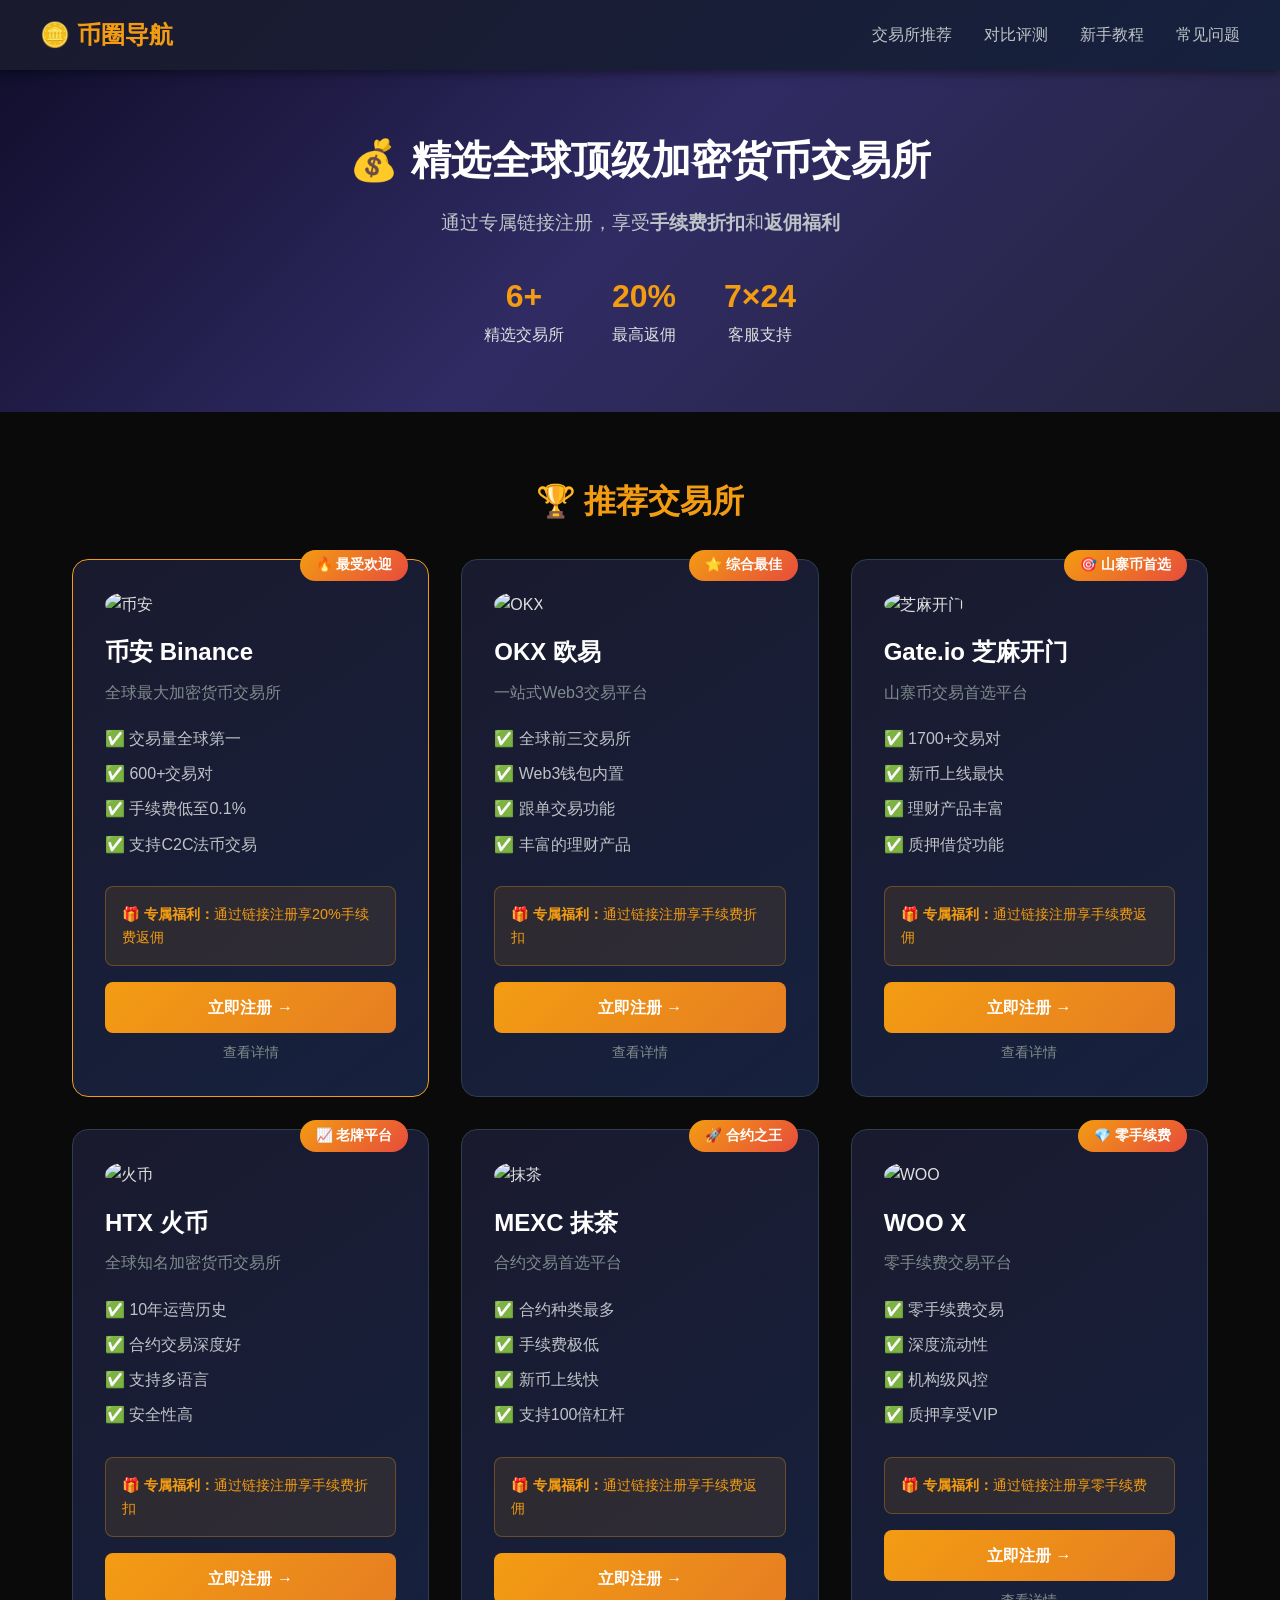
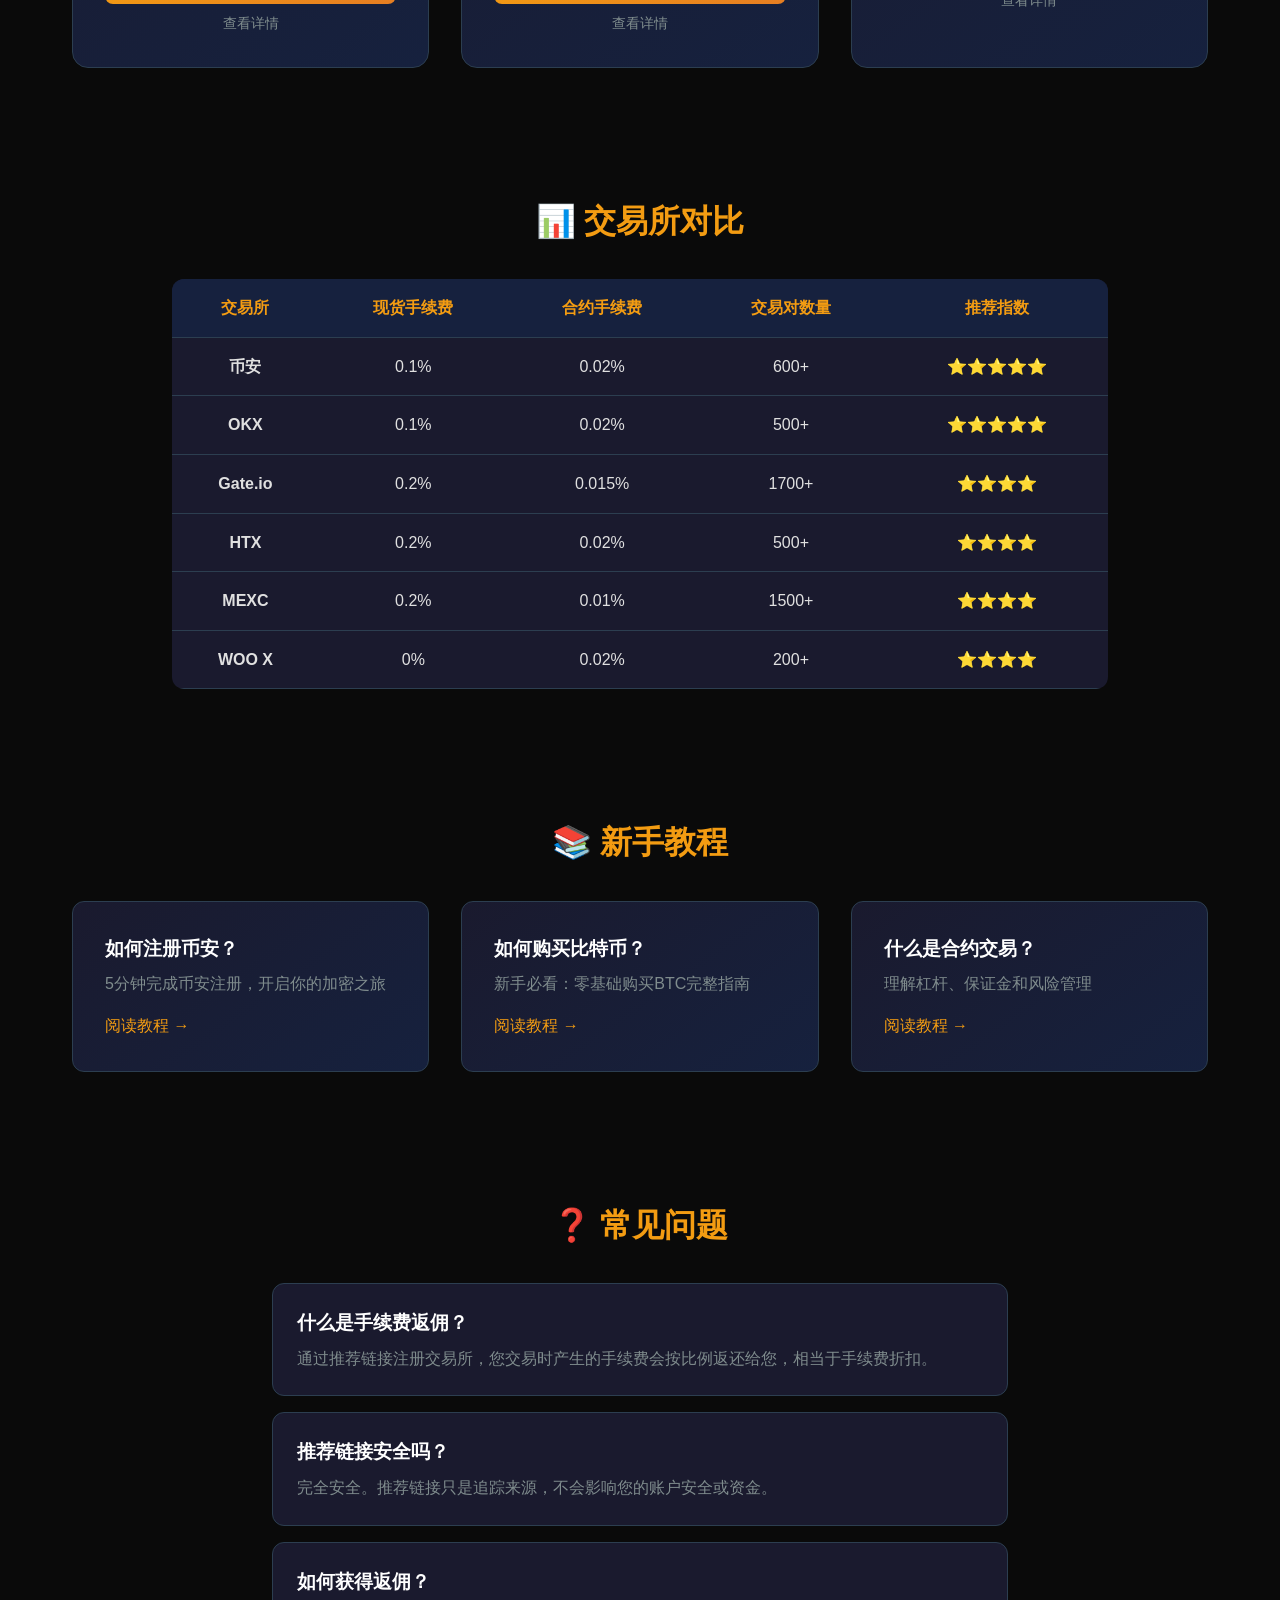
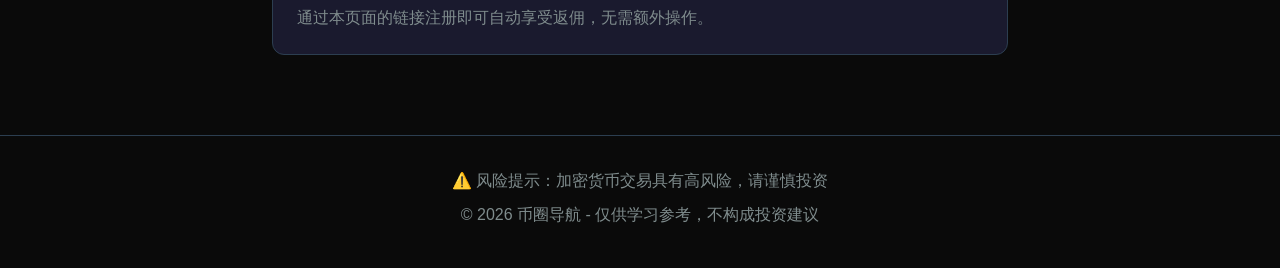
==== index.html @ 7612552d "feat: 币圈导航 - 加密货币交易所返佣网站 - 6个主流交易所推荐 - 手续费对比表 - 新手教程 - 响应式设计 - SEO优化" ====
<!DOCTYPE html>
<html lang="zh-CN">
<head>
    <meta charset="UTF-8">
    <meta name="viewport" content="width=device-width, initial-scale=1.0">
    <title>币圈导航 - 最全加密货币交易所推荐 | 手续费返佣</title>
    <meta name="description" content="精选全球顶级加密货币交易所，币安、OKX、芝麻开门等平台注册教程与返佣攻略。通过专属链接注册享受手续费折扣。">
    <meta name="keywords" content="加密货币,交易所,币安,OKX,比特币,返佣,手续费折扣">
    <link rel="stylesheet" href="css/style.css">
</head>
<body>
    <!-- Header -->
    <header>
        <nav>
            <div class="logo">🪙 币圈导航</div>
            <ul>
                <li><a href="#exchanges">交易所推荐</a></li>
                <li><a href="#compare">对比评测</a></li>
                <li><a href="#guides">新手教程</a></li>
                <li><a href="#faq">常见问题</a></li>
            </ul>
        </nav>
    </header>

    <!-- Hero -->
    <section class="hero">
        <h1>💰 精选全球顶级加密货币交易所</h1>
        <p>通过专属链接注册，享受<strong>手续费折扣</strong>和<strong>返佣福利</strong></p>
        <div class="stats">
            <div><span>6+</span>精选交易所</div>
            <div><span>20%</span>最高返佣</div>
            <div><span>7×24</span>客服支持</div>
        </div>
    </section>

    <!-- Exchanges -->
    <section id="exchanges" class="exchanges">
        <h2>🏆 推荐交易所</h2>
        <div class="exchange-grid">
            
            <!-- Binance -->
            <div class="exchange-card hot">
                <div class="badge">🔥 最受欢迎</div>
                <img src="img/binance.png" alt="币安">
                <h3>币安 Binance</h3>
                <p class="slogan">全球最大加密货币交易所</p>
                <ul class="features">
                    <li>✅ 交易量全球第一</li>
                    <li>✅ 600+交易对</li>
                    <li>✅ 手续费低至0.1%</li>
                    <li>✅ 支持C2C法币交易</li>
                </ul>
                <div class="referral-info">
                    <p>🎁 <strong>专属福利：</strong>通过链接注册享20%手续费返佣</p>
                </div>
                <a href="YOUR_BINANCE_REFERRAL_LINK" class="btn-register" target="_blank">立即注册 →</a>
                <a href="pages/binance-review.html" class="btn-detail">查看详情</a>
            </div>

            <!-- OKX -->
            <div class="exchange-card">
                <div class="badge">⭐ 综合最佳</div>
                <img src="img/okx.png" alt="OKX">
                <h3>OKX 欧易</h3>
                <p class="slogan">一站式Web3交易平台</p>
                <ul class="features">
                    <li>✅ 全球前三交易所</li>
                    <li>✅ Web3钱包内置</li>
                    <li>✅ 跟单交易功能</li>
                    <li>✅ 丰富的理财产品</li>
                </ul>
                <div class="referral-info">
                    <p>🎁 <strong>专属福利：</strong>通过链接注册享手续费折扣</p>
                </div>
                <a href="YOUR_OKX_REFERRAL_LINK" class="btn-register" target="_blank">立即注册 →</a>
                <a href="pages/okx-review.html" class="btn-detail">查看详情</a>
            </div>

            <!-- Gate.io -->
            <div class="exchange-card">
                <div class="badge">🎯 山寨币首选</div>
                <img src="img/gate.png" alt="芝麻开门">
                <h3>Gate.io 芝麻开门</h3>
                <p class="slogan">山寨币交易首选平台</p>
                <ul class="features">
                    <li>✅ 1700+交易对</li>
                    <li>✅ 新币上线最快</li>
                    <li>✅ 理财产品丰富</li>
                    <li>✅ 质押借贷功能</li>
                </ul>
                <div class="referral-info">
                    <p>🎁 <strong>专属福利：</strong>通过链接注册享手续费返佣</p>
                </div>
                <a href="YOUR_GATE_REFERRAL_LINK" class="btn-register" target="_blank">立即注册 →</a>
                <a href="pages/gate-review.html" class="btn-detail">查看详情</a>
            </div>

            <!-- HTX (Huobi) -->
            <div class="exchange-card">
                <div class="badge">📈 老牌平台</div>
                <img src="img/htx.png" alt="火币">
                <h3>HTX 火币</h3>
                <p class="slogan">全球知名加密货币交易所</p>
                <ul class="features">
                    <li>✅ 10年运营历史</li>
                    <li>✅ 合约交易深度好</li>
                    <li>✅ 支持多语言</li>
                    <li>✅ 安全性高</li>
                </ul>
                <div class="referral-info">
                    <p>🎁 <strong>专属福利：</strong>通过链接注册享手续费折扣</p>
                </div>
                <a href="YOUR_HTX_REFERRAL_LINK" class="btn-register" target="_blank">立即注册 →</a>
                <a href="pages/htx-review.html" class="btn-detail">查看详情</a>
            </div>

            <!-- MEXC -->
            <div class="exchange-card">
                <div class="badge">🚀 合约之王</div>
                <img src="img/mexc.png" alt="抹茶">
                <h3>MEXC 抹茶</h3>
                <p class="slogan">合约交易首选平台</p>
                <ul class="features">
                    <li>✅ 合约种类最多</li>
                    <li>✅ 手续费极低</li>
                    <li>✅ 新币上线快</li>
                    <li>✅ 支持100倍杠杆</li>
                </ul>
                <div class="referral-info">
                    <p>🎁 <strong>专属福利：</strong>通过链接注册享手续费返佣</p>
                </div>
                <a href="YOUR_MEXC_REFERRAL_LINK" class="btn-register" target="_blank">立即注册 →</a>
                <a href="pages/mexc-review.html" class="btn-detail">查看详情</a>
            </div>

            <!-- WOO -->
            <div class="exchange-card">
                <div class="badge">💎 零手续费</div>
                <img src="img/woo.png" alt="WOO">
                <h3>WOO X</h3>
                <p class="slogan">零手续费交易平台</p>
                <ul class="features">
                    <li>✅ 零手续费交易</li>
                    <li>✅ 深度流动性</li>
                    <li>✅ 机构级风控</li>
                    <li>✅ 质押享受VIP</li>
                </ul>
                <div class="referral-info">
                    <p>🎁 <strong>专属福利：</strong>通过链接注册享零手续费</p>
                </div>
                <a href="YOUR_WOO_REFERRAL_LINK" class="btn-register" target="_blank">立即注册 →</a>
                <a href="pages/woo-review.html" class="btn-detail">查看详情</a>
            </div>

        </div>
    </section>

    <!-- Comparison -->
    <section id="compare" class="comparison">
        <h2>📊 交易所对比</h2>
        <table>
            <thead>
                <tr>
                    <th>交易所</th>
                    <th>现货手续费</th>
                    <th>合约手续费</th>
                    <th>交易对数量</th>
                    <th>推荐指数</th>
                </tr>
            </thead>
            <tbody>
                <tr>
                    <td><strong>币安</strong></td>
                    <td>0.1%</td>
                    <td>0.02%</td>
                    <td>600+</td>
                    <td>⭐⭐⭐⭐⭐</td>
                </tr>
                <tr>
                    <td><strong>OKX</strong></td>
                    <td>0.1%</td>
                    <td>0.02%</td>
                    <td>500+</td>
                    <td>⭐⭐⭐⭐⭐</td>
                </tr>
                <tr>
                    <td><strong>Gate.io</strong></td>
                    <td>0.2%</td>
                    <td>0.015%</td>
                    <td>1700+</td>
                    <td>⭐⭐⭐⭐</td>
                </tr>
                <tr>
                    <td><strong>HTX</strong></td>
                    <td>0.2%</td>
                    <td>0.02%</td>
                    <td>500+</td>
                    <td>⭐⭐⭐⭐</td>
                </tr>
                <tr>
                    <td><strong>MEXC</strong></td>
                    <td>0.2%</td>
                    <td>0.01%</td>
                    <td>1500+</td>
                    <td>⭐⭐⭐⭐</td>
                </tr>
                <tr>
                    <td><strong>WOO X</strong></td>
                    <td>0%</td>
                    <td>0.02%</td>
                    <td>200+</td>
                    <td>⭐⭐⭐⭐</td>
                </tr>
            </tbody>
        </table>
    </section>

    <!-- Guides -->
    <section id="guides" class="guides">
        <h2>📚 新手教程</h2>
        <div class="guide-grid">
            <div class="guide-card">
                <h3>如何注册币安？</h3>
                <p>5分钟完成币安注册，开启你的加密之旅</p>
                <a href="pages/binance-guide.html">阅读教程 →</a>
            </div>
            <div class="guide-card">
                <h3>如何购买比特币？</h3>
                <p>新手必看：零基础购买BTC完整指南</p>
                <a href="pages/buy-btc.html">阅读教程 →</a>
            </div>
            <div class="guide-card">
                <h3>什么是合约交易？</h3>
                <p>理解杠杆、保证金和风险管理</p>
                <a href="pages/futures-guide.html">阅读教程 →</a>
            </div>
        </div>
    </section>

    <!-- FAQ -->
    <section id="faq" class="faq">
        <h2>❓ 常见问题</h2>
        <div class="faq-item">
            <h3>什么是手续费返佣？</h3>
            <p>通过推荐链接注册交易所，您交易时产生的手续费会按比例返还给您，相当于手续费折扣。</p>
        </div>
        <div class="faq-item">
            <h3>推荐链接安全吗？</h3>
            <p>完全安全。推荐链接只是追踪来源，不会影响您的账户安全或资金。</p>
        </div>
        <div class="faq-item">
            <h3>如何获得返佣？</h3>
            <p>通过本页面的链接注册即可自动享受返佣，无需额外操作。</p>
        </div>
    </section>

    <!-- Footer -->
    <footer>
        <p>⚠️ 风险提示：加密货币交易具有高风险，请谨慎投资</p>
        <p>© 2026 币圈导航 - 仅供学习参考，不构成投资建议</p>
    </footer>

    <script src="js/main.js"></script>
</body>
</html>
---- css/style.css ----
/* 币圈导航 - 主样式 */

* {
    margin: 0;
    padding: 0;
    box-sizing: border-box;
}

body {
    font-family: -apple-system, BlinkMacSystemFont, 'Segoe UI', Roboto, sans-serif;
    background: #0a0a0a;
    color: #e0e0e0;
    line-height: 1.6;
}

/* Header */
header {
    background: linear-gradient(135deg, #1a1a2e 0%, #16213e 100%);
    padding: 1rem 2rem;
    position: fixed;
    width: 100%;
    top: 0;
    z-index: 100;
    box-shadow: 0 2px 10px rgba(0,0,0,0.5);
}

nav {
    max-width: 1200px;
    margin: 0 auto;
    display: flex;
    justify-content: space-between;
    align-items: center;
}

.logo {
    font-size: 1.5rem;
    font-weight: bold;
    color: #f39c12;
}

nav ul {
    list-style: none;
    display: flex;
    gap: 2rem;
}

nav a {
    color: #bdc3c7;
    text-decoration: none;
    transition: color 0.3s;
}

nav a:hover {
    color: #f39c12;
}

/* Hero */
.hero {
    background: linear-gradient(135deg, #0f0c29 0%, #302b63 50%, #24243e 100%);
    padding: 8rem 2rem 4rem;
    text-align: center;
}

.hero h1 {
    font-size: 2.5rem;
    color: #fff;
    margin-bottom: 1rem;
}

.hero p {
    font-size: 1.2rem;
    color: #bdc3c7;
    margin-bottom: 2rem;
}

.stats {
    display: flex;
    justify-content: center;
    gap: 3rem;
    margin-top: 2rem;
}

.stats div {
    text-align: center;
}

.stats span {
    display: block;
    font-size: 2rem;
    color: #f39c12;
    font-weight: bold;
}

/* Exchanges */
.exchanges {
    padding: 4rem 2rem;
    max-width: 1200px;
    margin: 0 auto;
}

.exchanges h2 {
    text-align: center;
    font-size: 2rem;
    margin-bottom: 2rem;
    color: #f39c12;
}

.exchange-grid {
    display: grid;
    grid-template-columns: repeat(auto-fit, minmax(300px, 1fr));
    gap: 2rem;
}

.exchange-card {
    background: linear-gradient(145deg, #1a1a2e 0%, #16213e 100%);
    border-radius: 16px;
    padding: 2rem;
    border: 1px solid #2c3e50;
    transition: transform 0.3s, box-shadow 0.3s;
    position: relative;
}

.exchange-card:hover {
    transform: translateY(-5px);
    box-shadow: 0 10px 30px rgba(243, 156, 18, 0.2);
}

.exchange-card.hot {
    border-color: #f39c12;
}

.badge {
    position: absolute;
    top: -10px;
    right: 20px;
    background: linear-gradient(135deg, #f39c12 0%, #e74c3c 100%);
    color: #fff;
    padding: 0.3rem 1rem;
    border-radius: 20px;
    font-size: 0.85rem;
    font-weight: bold;
}

.exchange-card img {
    width: 60px;
    height: 60px;
    border-radius: 50%;
    margin-bottom: 1rem;
}

.exchange-card h3 {
    font-size: 1.5rem;
    color: #fff;
    margin-bottom: 0.5rem;
}

.slogan {
    color: #7f8c8d;
    margin-bottom: 1rem;
}

.features {
    list-style: none;
    margin-bottom: 1.5rem;
}

.features li {
    padding: 0.3rem 0;
    color: #bdc3c7;
}

.referral-info {
    background: rgba(243, 156, 18, 0.1);
    border: 1px solid rgba(243, 156, 18, 0.3);
    border-radius: 8px;
    padding: 1rem;
    margin-bottom: 1rem;
}

.referral-info p {
    color: #f39c12;
    font-size: 0.9rem;
}

.btn-register {
    display: block;
    background: linear-gradient(135deg, #f39c12 0%, #e67e22 100%);
    color: #fff;
    text-align: center;
    padding: 0.8rem;
    border-radius: 8px;
    text-decoration: none;
    font-weight: bold;
    margin-bottom: 0.5rem;
    transition: transform 0.3s;
}

.btn-register:hover {
    transform: scale(1.02);
}

.btn-detail {
    display: block;
    text-align: center;
    color: #7f8c8d;
    text-decoration: none;
    font-size: 0.9rem;
}

.btn-detail:hover {
    color: #f39c12;
}

/* Comparison */
.comparison {
    padding: 4rem 2rem;
    max-width: 1000px;
    margin: 0 auto;
}

.comparison h2 {
    text-align: center;
    font-size: 2rem;
    margin-bottom: 2rem;
    color: #f39c12;
}

table {
    width: 100%;
    border-collapse: collapse;
    background: #1a1a2e;
    border-radius: 12px;
    overflow: hidden;
}

th, td {
    padding: 1rem;
    text-align: center;
    border-bottom: 1px solid #2c3e50;
}

th {
    background: #16213e;
    color: #f39c12;
    font-weight: bold;
}

tr:hover {
    background: rgba(243, 156, 18, 0.05);
}

/* Guides */
.guides {
    padding: 4rem 2rem;
    max-width: 1200px;
    margin: 0 auto;
}

.guides h2 {
    text-align: center;
    font-size: 2rem;
    margin-bottom: 2rem;
    color: #f39c12;
}

.guide-grid {
    display: grid;
    grid-template-columns: repeat(auto-fit, minmax(300px, 1fr));
    gap: 2rem;
}

.guide-card {
    background: linear-gradient(145deg, #1a1a2e 0%, #16213e 100%);
    border-radius: 12px;
    padding: 2rem;
    border: 1px solid #2c3e50;
}

.guide-card h3 {
    color: #fff;
    margin-bottom: 0.5rem;
}

.guide-card p {
    color: #7f8c8d;
    margin-bottom: 1rem;
}

.guide-card a {
    color: #f39c12;
    text-decoration: none;
}

/* FAQ */
.faq {
    padding: 4rem 2rem;
    max-width: 800px;
    margin: 0 auto;
}

.faq h2 {
    text-align: center;
    font-size: 2rem;
    margin-bottom: 2rem;
    color: #f39c12;
}

.faq-item {
    background: #1a1a2e;
    border-radius: 12px;
    padding: 1.5rem;
    margin-bottom: 1rem;
    border: 1px solid #2c3e50;
}

.faq-item h3 {
    color: #fff;
    margin-bottom: 0.5rem;
}

.faq-item p {
    color: #7f8c8d;
}

/* Footer */
footer {
    background: #0a0a0a;
    padding: 2rem;
    text-align: center;
    border-top: 1px solid #2c3e50;
}

footer p {
    color: #7f8c8d;
    margin-bottom: 0.5rem;
}

/* Responsive */
@media (max-width: 768px) {
    .hero h1 {
        font-size: 1.8rem;
    }
    
    .stats {
        flex-direction: column;
        gap: 1rem;
    }
    
    nav ul {
        display: none;
    }
    
    .exchange-grid {
        grid-template-columns: 1fr;
    }
}
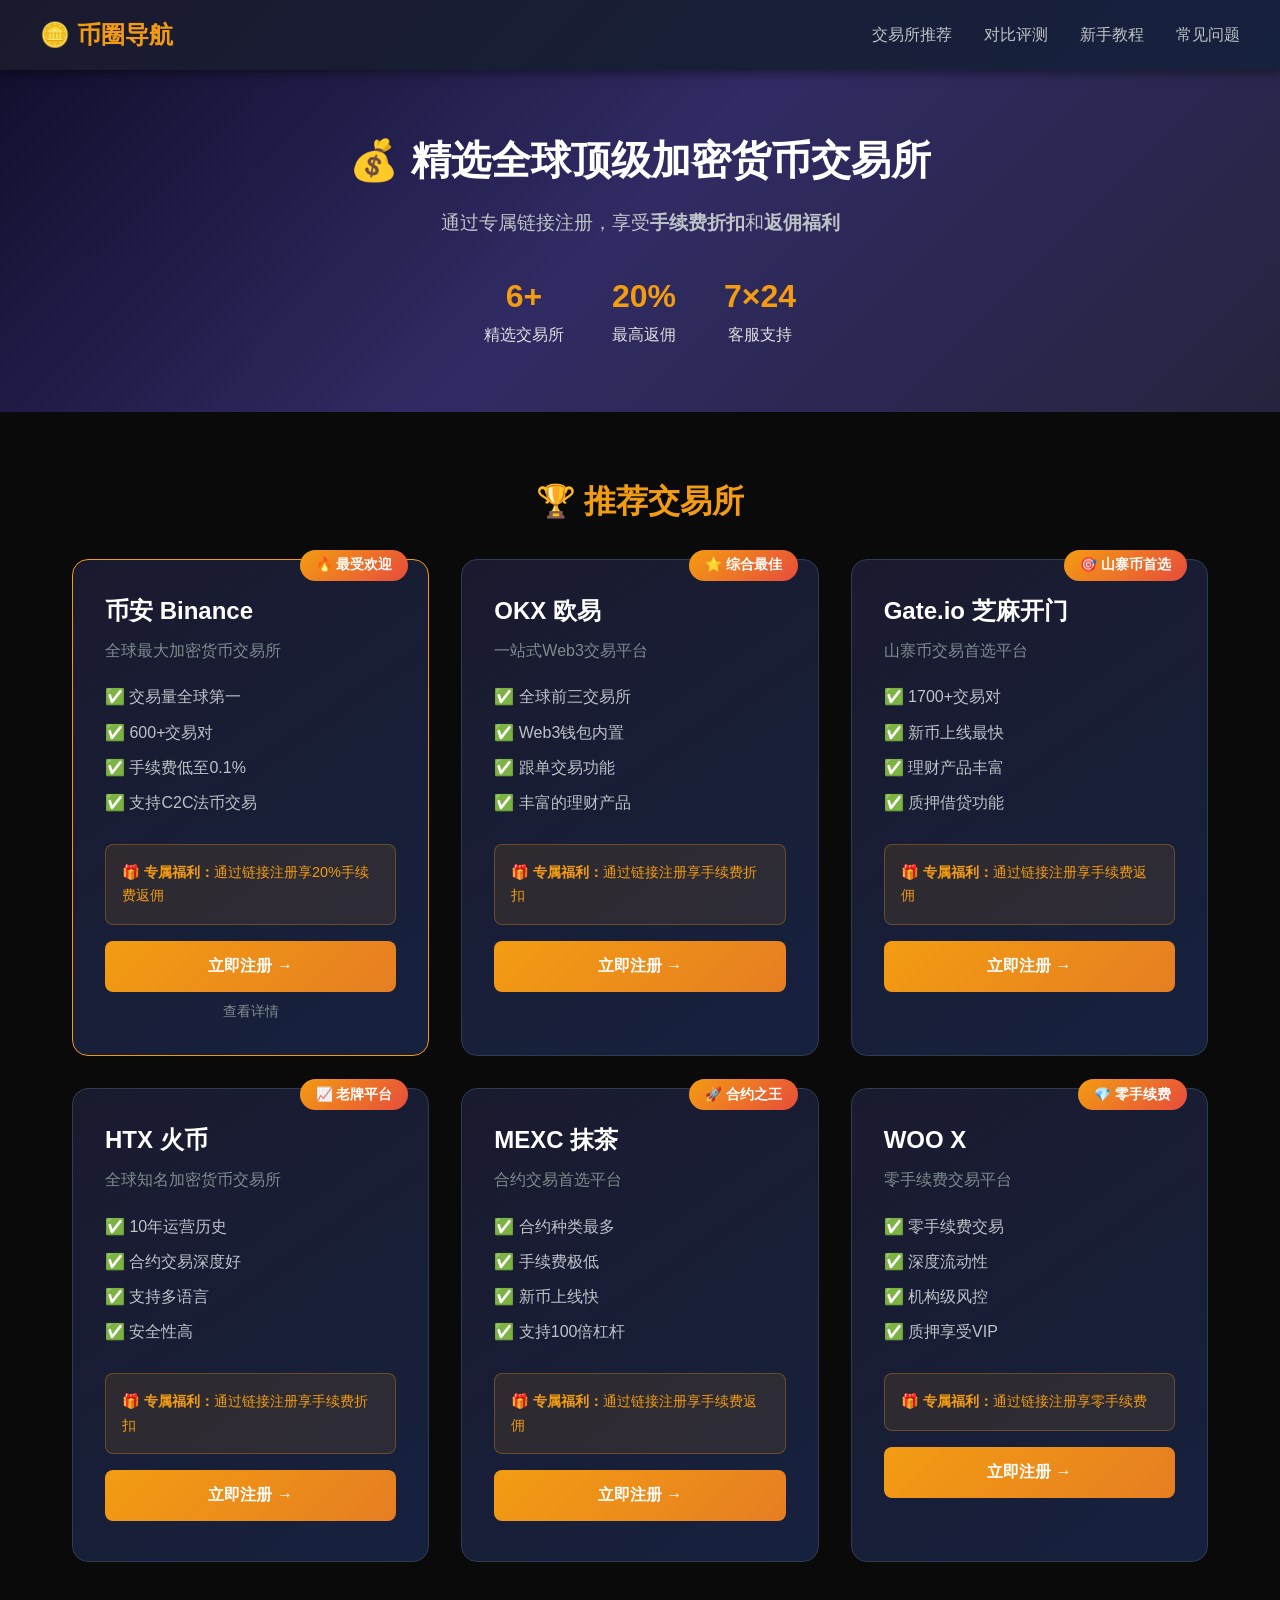
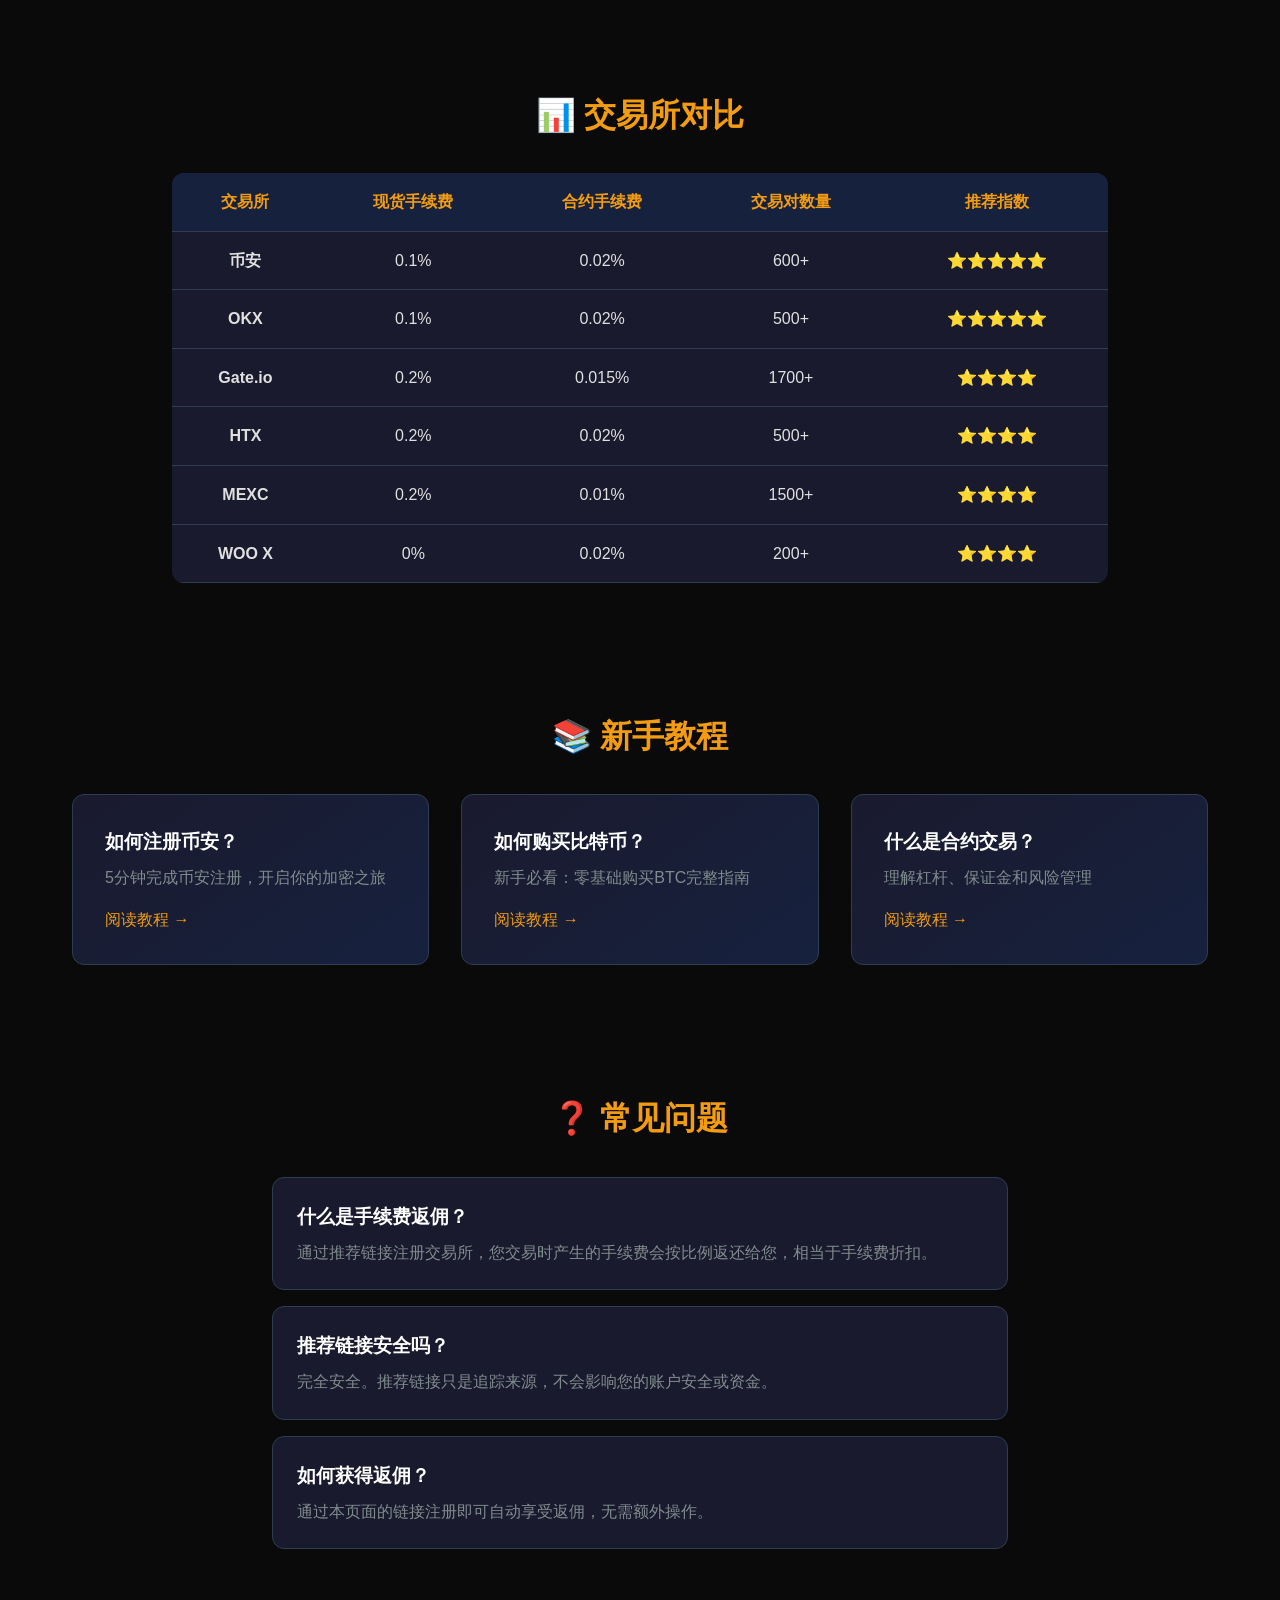
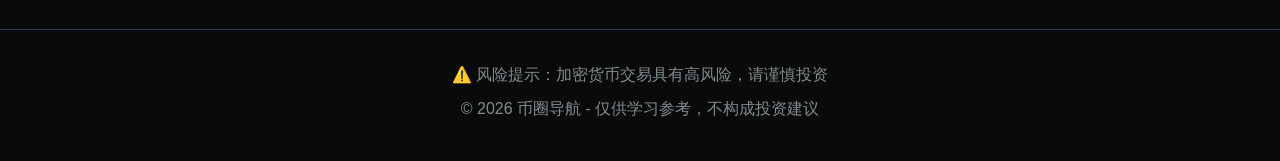
==== commit 03dde6ba: "feat: 更新SEO优化和网站内容" ====
--- a/index.html
+++ b/index.html
@@ -6,10 +6,15 @@
     <title>币圈导航 - 最全加密货币交易所推荐 | 手续费返佣</title>
     <meta name="description" content="精选全球顶级加密货币交易所，币安、OKX、芝麻开门等平台注册教程与返佣攻略。通过专属链接注册享受手续费折扣。">
     <meta name="keywords" content="加密货币,交易所,币安,OKX,比特币,返佣,手续费折扣">
+    <meta name="robots" content="index, follow">
+    <meta property="og:title" content="币圈导航 - 最全加密货币交易所推荐">
+    <meta property="og:description" content="精选全球顶级加密货币交易所，通过专属链接注册享手续费折扣">
+    <meta property="og:type" content="website">
+    <meta property="og:url" content="https://haoyousun60-create.github.io/crypto-exchange-nav/">
+    <link rel="icon" href="data:image/svg+xml,<svg xmlns='http://www.w3.org/2000/svg' viewBox='0 0 100 100'><text y='.9em' font-size='90'>🪙</text></svg>">
     <link rel="stylesheet" href="css/style.css">
 </head>
 <body>
-    <!-- Header -->
     <header>
         <nav>
             <div class="logo">🪙 币圈导航</div>
@@ -22,7 +27,6 @@
         </nav>
     </header>
 
-    <!-- Hero -->
     <section class="hero">
         <h1>💰 精选全球顶级加密货币交易所</h1>
         <p>通过专属链接注册，享受<strong>手续费折扣</strong>和<strong>返佣福利</strong></p>
@@ -33,15 +37,11 @@
         </div>
     </section>
 
-    <!-- Exchanges -->
     <section id="exchanges" class="exchanges">
         <h2>🏆 推荐交易所</h2>
         <div class="exchange-grid">
-            
-            <!-- Binance -->
             <div class="exchange-card hot">
                 <div class="badge">🔥 最受欢迎</div>
-                <img src="img/binance.png" alt="币安">
                 <h3>币安 Binance</h3>
                 <p class="slogan">全球最大加密货币交易所</p>
                 <ul class="features">
@@ -53,14 +53,12 @@
                 <div class="referral-info">
                     <p>🎁 <strong>专属福利：</strong>通过链接注册享20%手续费返佣</p>
                 </div>
-                <a href="YOUR_BINANCE_REFERRAL_LINK" class="btn-register" target="_blank">立即注册 →</a>
+                <a href="YOUR_BINANCE_LINK" class="btn-register" target="_blank">立即注册 →</a>
                 <a href="pages/binance-review.html" class="btn-detail">查看详情</a>
             </div>
 
-            <!-- OKX -->
             <div class="exchange-card">
                 <div class="badge">⭐ 综合最佳</div>
-                <img src="img/okx.png" alt="OKX">
                 <h3>OKX 欧易</h3>
                 <p class="slogan">一站式Web3交易平台</p>
                 <ul class="features">
@@ -72,14 +70,11 @@
                 <div class="referral-info">
                     <p>🎁 <strong>专属福利：</strong>通过链接注册享手续费折扣</p>
                 </div>
-                <a href="YOUR_OKX_REFERRAL_LINK" class="btn-register" target="_blank">立即注册 →</a>
-                <a href="pages/okx-review.html" class="btn-detail">查看详情</a>
-            </div>
-
-            <!-- Gate.io -->
+                <a href="YOUR_OKX_LINK" class="btn-register" target="_blank">立即注册 →</a>
+            </div>
+
             <div class="exchange-card">
                 <div class="badge">🎯 山寨币首选</div>
-                <img src="img/gate.png" alt="芝麻开门">
                 <h3>Gate.io 芝麻开门</h3>
                 <p class="slogan">山寨币交易首选平台</p>
                 <ul class="features">
@@ -91,14 +86,11 @@
                 <div class="referral-info">
                     <p>🎁 <strong>专属福利：</strong>通过链接注册享手续费返佣</p>
                 </div>
-                <a href="YOUR_GATE_REFERRAL_LINK" class="btn-register" target="_blank">立即注册 →</a>
-                <a href="pages/gate-review.html" class="btn-detail">查看详情</a>
-            </div>
-
-            <!-- HTX (Huobi) -->
+                <a href="YOUR_GATE_LINK" class="btn-register" target="_blank">立即注册 →</a>
+            </div>
+
             <div class="exchange-card">
                 <div class="badge">📈 老牌平台</div>
-                <img src="img/htx.png" alt="火币">
                 <h3>HTX 火币</h3>
                 <p class="slogan">全球知名加密货币交易所</p>
                 <ul class="features">
@@ -110,14 +102,11 @@
                 <div class="referral-info">
                     <p>🎁 <strong>专属福利：</strong>通过链接注册享手续费折扣</p>
                 </div>
-                <a href="YOUR_HTX_REFERRAL_LINK" class="btn-register" target="_blank">立即注册 →</a>
-                <a href="pages/htx-review.html" class="btn-detail">查看详情</a>
-            </div>
-
-            <!-- MEXC -->
+                <a href="YOUR_HTX_LINK" class="btn-register" target="_blank">立即注册 →</a>
+            </div>
+
             <div class="exchange-card">
                 <div class="badge">🚀 合约之王</div>
-                <img src="img/mexc.png" alt="抹茶">
                 <h3>MEXC 抹茶</h3>
                 <p class="slogan">合约交易首选平台</p>
                 <ul class="features">
@@ -129,14 +118,11 @@
                 <div class="referral-info">
                     <p>🎁 <strong>专属福利：</strong>通过链接注册享手续费返佣</p>
                 </div>
-                <a href="YOUR_MEXC_REFERRAL_LINK" class="btn-register" target="_blank">立即注册 →</a>
-                <a href="pages/mexc-review.html" class="btn-detail">查看详情</a>
-            </div>
-
-            <!-- WOO -->
+                <a href="YOUR_MEXC_LINK" class="btn-register" target="_blank">立即注册 →</a>
+            </div>
+
             <div class="exchange-card">
                 <div class="badge">💎 零手续费</div>
-                <img src="img/woo.png" alt="WOO">
                 <h3>WOO X</h3>
                 <p class="slogan">零手续费交易平台</p>
                 <ul class="features">
@@ -148,14 +134,11 @@
                 <div class="referral-info">
                     <p>🎁 <strong>专属福利：</strong>通过链接注册享零手续费</p>
                 </div>
-                <a href="YOUR_WOO_REFERRAL_LINK" class="btn-register" target="_blank">立即注册 →</a>
-                <a href="pages/woo-review.html" class="btn-detail">查看详情</a>
-            </div>
-
-        </div>
-    </section>
-
-    <!-- Comparison -->
+                <a href="YOUR_WOO_LINK" class="btn-register" target="_blank">立即注册 →</a>
+            </div>
+        </div>
+    </section>
+
     <section id="compare" class="comparison">
         <h2>📊 交易所对比</h2>
         <table>
@@ -169,53 +152,16 @@
                 </tr>
             </thead>
             <tbody>
-                <tr>
-                    <td><strong>币安</strong></td>
-                    <td>0.1%</td>
-                    <td>0.02%</td>
-                    <td>600+</td>
-                    <td>⭐⭐⭐⭐⭐</td>
-                </tr>
-                <tr>
-                    <td><strong>OKX</strong></td>
-                    <td>0.1%</td>
-                    <td>0.02%</td>
-                    <td>500+</td>
-                    <td>⭐⭐⭐⭐⭐</td>
-                </tr>
-                <tr>
-                    <td><strong>Gate.io</strong></td>
-                    <td>0.2%</td>
-                    <td>0.015%</td>
-                    <td>1700+</td>
-                    <td>⭐⭐⭐⭐</td>
-                </tr>
-                <tr>
-                    <td><strong>HTX</strong></td>
-                    <td>0.2%</td>
-                    <td>0.02%</td>
-                    <td>500+</td>
-                    <td>⭐⭐⭐⭐</td>
-                </tr>
-                <tr>
-                    <td><strong>MEXC</strong></td>
-                    <td>0.2%</td>
-                    <td>0.01%</td>
-                    <td>1500+</td>
-                    <td>⭐⭐⭐⭐</td>
-                </tr>
-                <tr>
-                    <td><strong>WOO X</strong></td>
-                    <td>0%</td>
-                    <td>0.02%</td>
-                    <td>200+</td>
-                    <td>⭐⭐⭐⭐</td>
-                </tr>
+                <tr><td><strong>币安</strong></td><td>0.1%</td><td>0.02%</td><td>600+</td><td>⭐⭐⭐⭐⭐</td></tr>
+                <tr><td><strong>OKX</strong></td><td>0.1%</td><td>0.02%</td><td>500+</td><td>⭐⭐⭐⭐⭐</td></tr>
+                <tr><td><strong>Gate.io</strong></td><td>0.2%</td><td>0.015%</td><td>1700+</td><td>⭐⭐⭐⭐</td></tr>
+                <tr><td><strong>HTX</strong></td><td>0.2%</td><td>0.02%</td><td>500+</td><td>⭐⭐⭐⭐</td></tr>
+                <tr><td><strong>MEXC</strong></td><td>0.2%</td><td>0.01%</td><td>1500+</td><td>⭐⭐⭐⭐</td></tr>
+                <tr><td><strong>WOO X</strong></td><td>0%</td><td>0.02%</td><td>200+</td><td>⭐⭐⭐⭐</td></tr>
             </tbody>
         </table>
     </section>
 
-    <!-- Guides -->
     <section id="guides" class="guides">
         <h2>📚 新手教程</h2>
         <div class="guide-grid">
@@ -237,7 +183,6 @@
         </div>
     </section>
 
-    <!-- FAQ -->
     <section id="faq" class="faq">
         <h2>❓ 常见问题</h2>
         <div class="faq-item">
@@ -254,7 +199,6 @@
         </div>
     </section>
 
-    <!-- Footer -->
     <footer>
         <p>⚠️ 风险提示：加密货币交易具有高风险，请谨慎投资</p>
         <p>© 2026 币圈导航 - 仅供学习参考，不构成投资建议</p>
